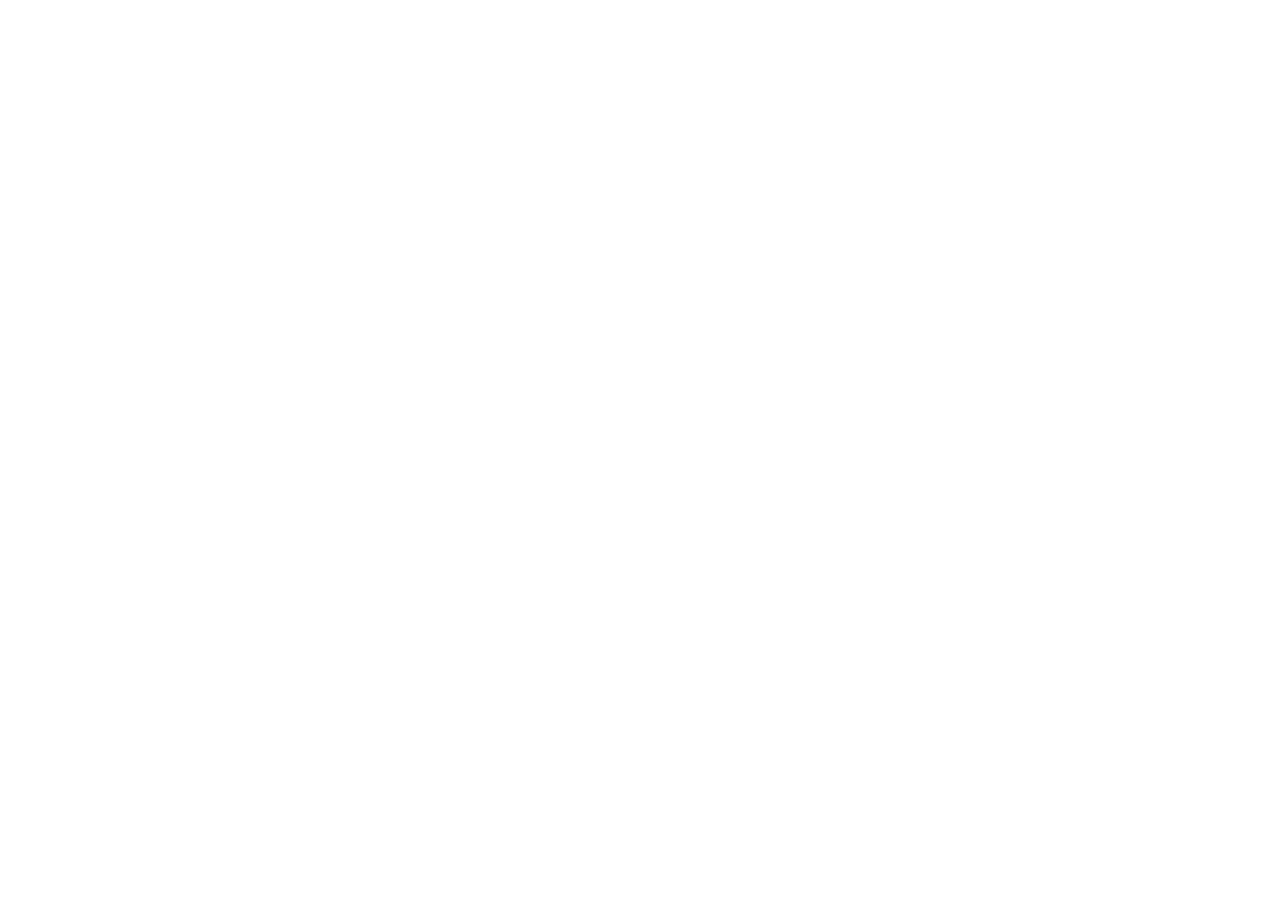
==== assets/index.html @ e97446e4 "início do desenvolvimento do HTML" ====
<!DOCTYPE html>
<html lang="en">
<head>
    <meta charset="UTF-8">
    <meta name="viewport" content="width=device-width, initial-scale=1.0">
    <title>Receita de Omelete</title>
</head>
<body>
    
</body>
</html>
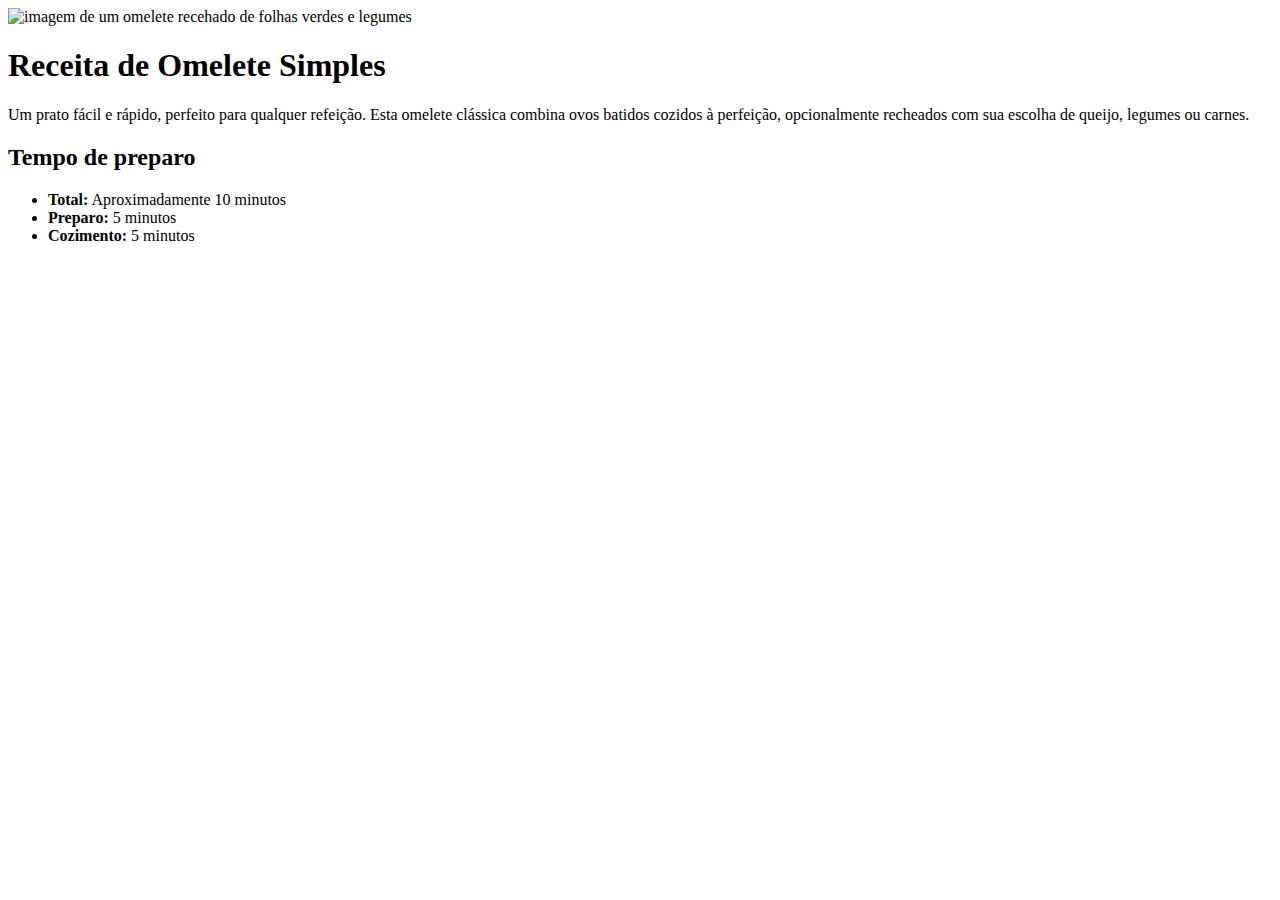
==== commit 0037263b: "Segundo commit do HTML" ====
--- a/assets/index.html
+++ b/assets/index.html
@@ -1,11 +1,31 @@
 <!DOCTYPE html>
-<html lang="en">
+<html lang="pt-BR">
 <head>
     <meta charset="UTF-8">
     <meta name="viewport" content="width=device-width, initial-scale=1.0">
     <title>Receita de Omelete</title>
 </head>
 <body>
-    
+    <div>
+        <img src="./image-omelette.jpeg" alt="imagem de um omelete recehado de folhas verdes e legumes">
+        <h1>Receita de Omelete Simples</h1>
+        <p>Um prato fácil e rápido, perfeito para qualquer refeição. Esta omelete clássica combina ovos batidos cozidos à perfeição, opcionalmente recheados com sua escolha de queijo, legumes ou carnes.</p>
+        
+        <div>
+            <h2>Tempo de preparo</h2>
+
+            <ul>
+                <li>
+                    <strong>Total:</strong> Aproximadamente 10 minutos
+                </li>
+                <li>
+                    <strong>Preparo:</strong> 5 minutos
+                </li>
+                <li>
+                    <strong>Cozimento:</strong> 5 minutos
+                </li>
+            </ul>
+        </div>
+    </div>
 </body>
 </html>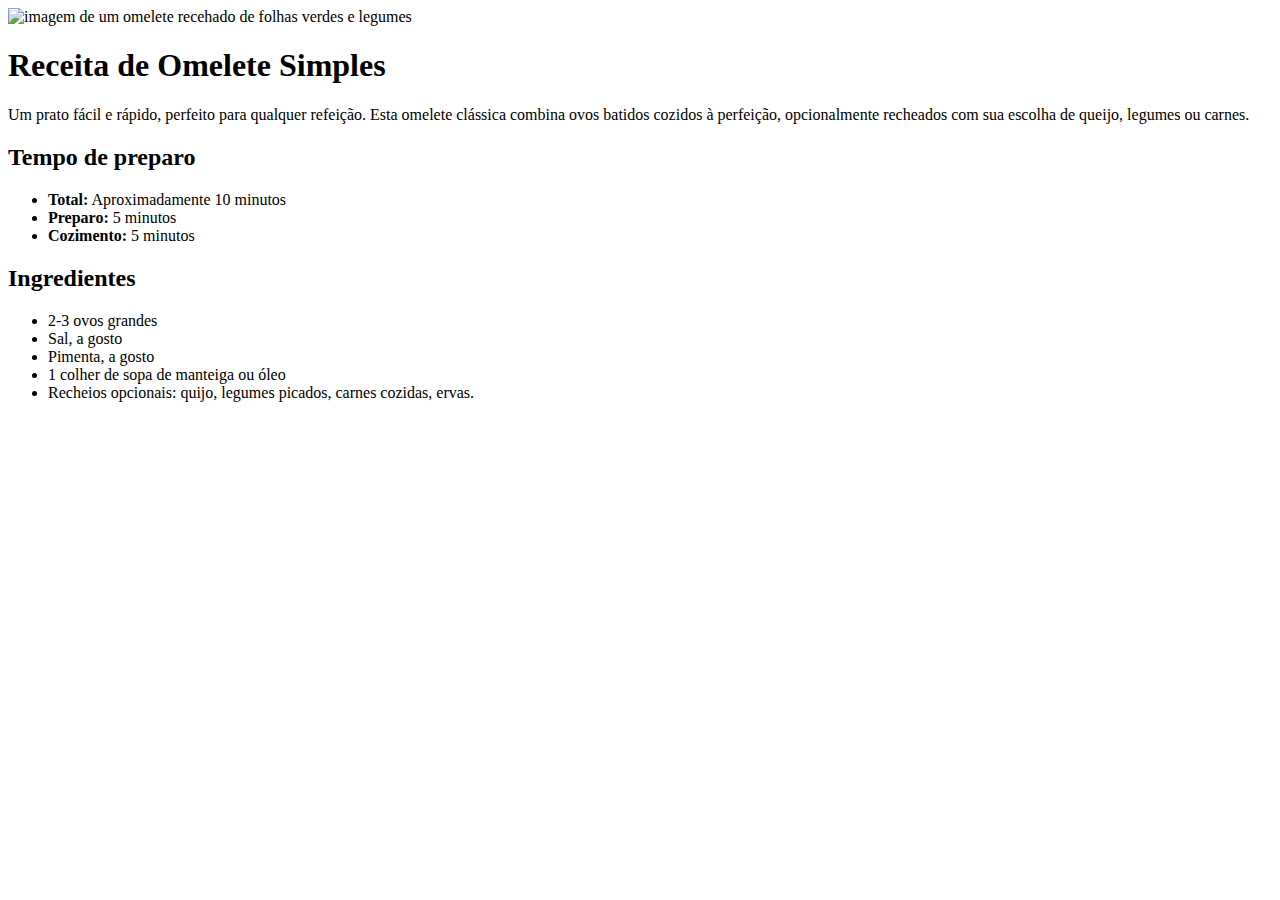
==== commit 937262f3: "Terceiro commit do HTML" ====
--- a/assets/index.html
+++ b/assets/index.html
@@ -26,6 +26,18 @@
                 </li>
             </ul>
         </div>
+
+        <div>
+            <h2>Ingredientes</h2>
+            
+            <ul>
+                <li>2-3 ovos grandes</li>
+                <li> Sal, a gosto</li>
+                <li>Pimenta, a gosto</li>
+                <li>1 colher de sopa de manteiga ou óleo</li>
+                <li>Recheios opcionais: quijo, legumes picados, carnes cozidas, ervas.</li>
+            </ul>
+        </div>
     </div>
 </body>
 </html>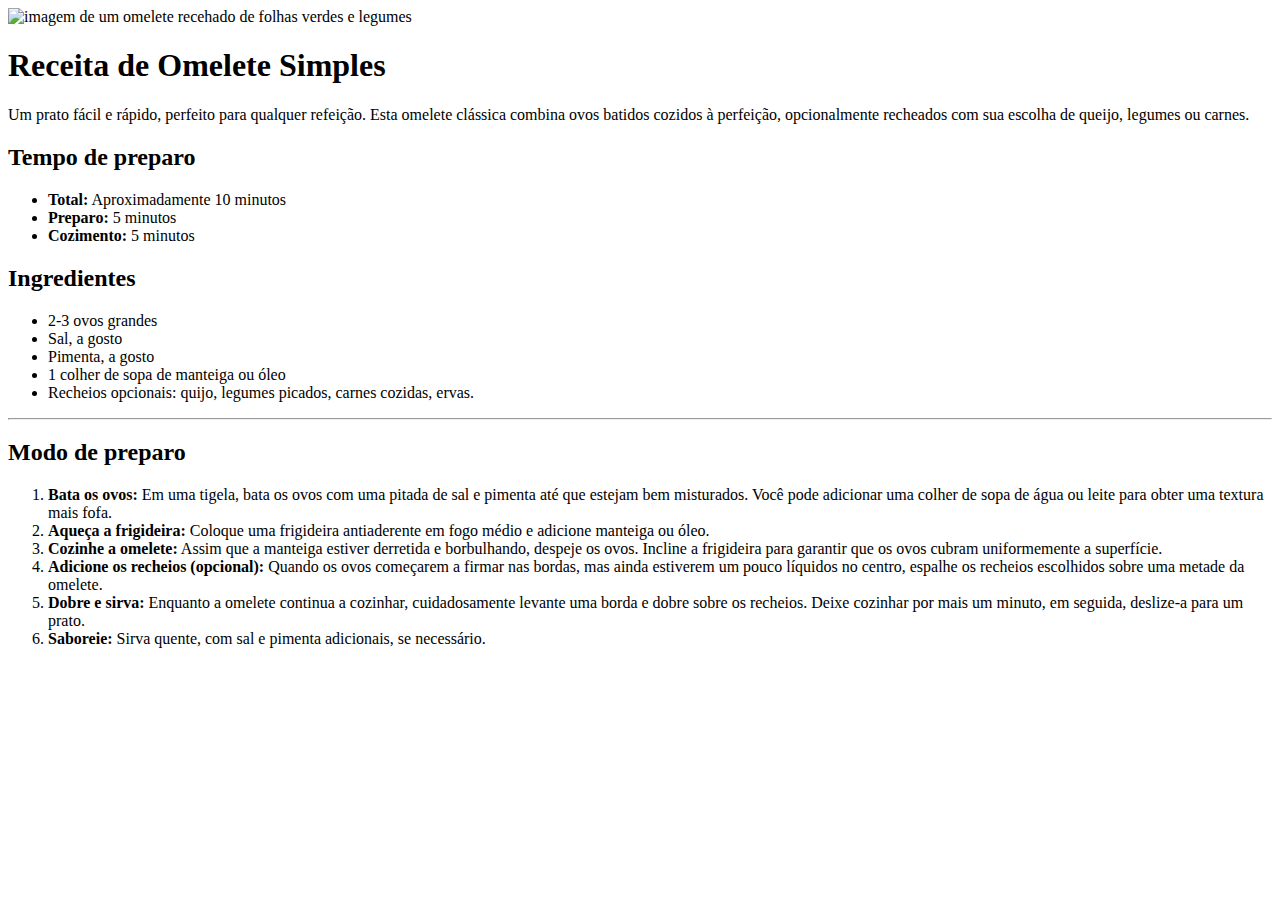
==== commit 3ac94a7f: "Quarto commit do HTML" ====
--- a/assets/index.html
+++ b/assets/index.html
@@ -38,6 +38,33 @@
                 <li>Recheios opcionais: quijo, legumes picados, carnes cozidas, ervas.</li>
             </ul>
         </div>
+
+        <hr>
+
+       <div>
+        <h2>Modo de preparo</h2>
+
+        <ol>
+            <li>
+                <strong>Bata os ovos:</strong> Em uma tigela, bata os ovos com uma pitada de sal e pimenta até que estejam bem misturados. Você pode adicionar uma colher de sopa de água ou leite para obter uma textura mais fofa.
+            </li>
+            <li>
+                <strong>Aqueça a frigideira:</strong> Coloque uma frigideira antiaderente em fogo médio e adicione manteiga ou óleo.
+            </li>
+            <li>
+                <strong>Cozinhe a omelete:</strong> Assim que a manteiga estiver derretida e borbulhando, despeje os ovos. Incline a frigideira para garantir que os ovos cubram uniformemente a superfície.
+            </li>
+            <li>
+                <strong>Adicione os recheios (opcional):</strong> Quando os ovos começarem a firmar nas bordas, mas ainda estiverem um pouco líquidos no centro, espalhe os recheios escolhidos sobre uma metade da omelete.
+            </li>
+            <li>
+                <strong>Dobre e sirva:</strong> Enquanto a omelete continua a cozinhar, cuidadosamente levante uma borda e dobre sobre os recheios. Deixe cozinhar por mais um minuto, em seguida, deslize-a para um prato.
+            </li>
+            <li>
+                <strong>Saboreie:</strong> Sirva quente, com sal e pimenta adicionais, se necessário.
+            </li>
+        </ol>
+       </div> 
     </div>
 </body>
 </html>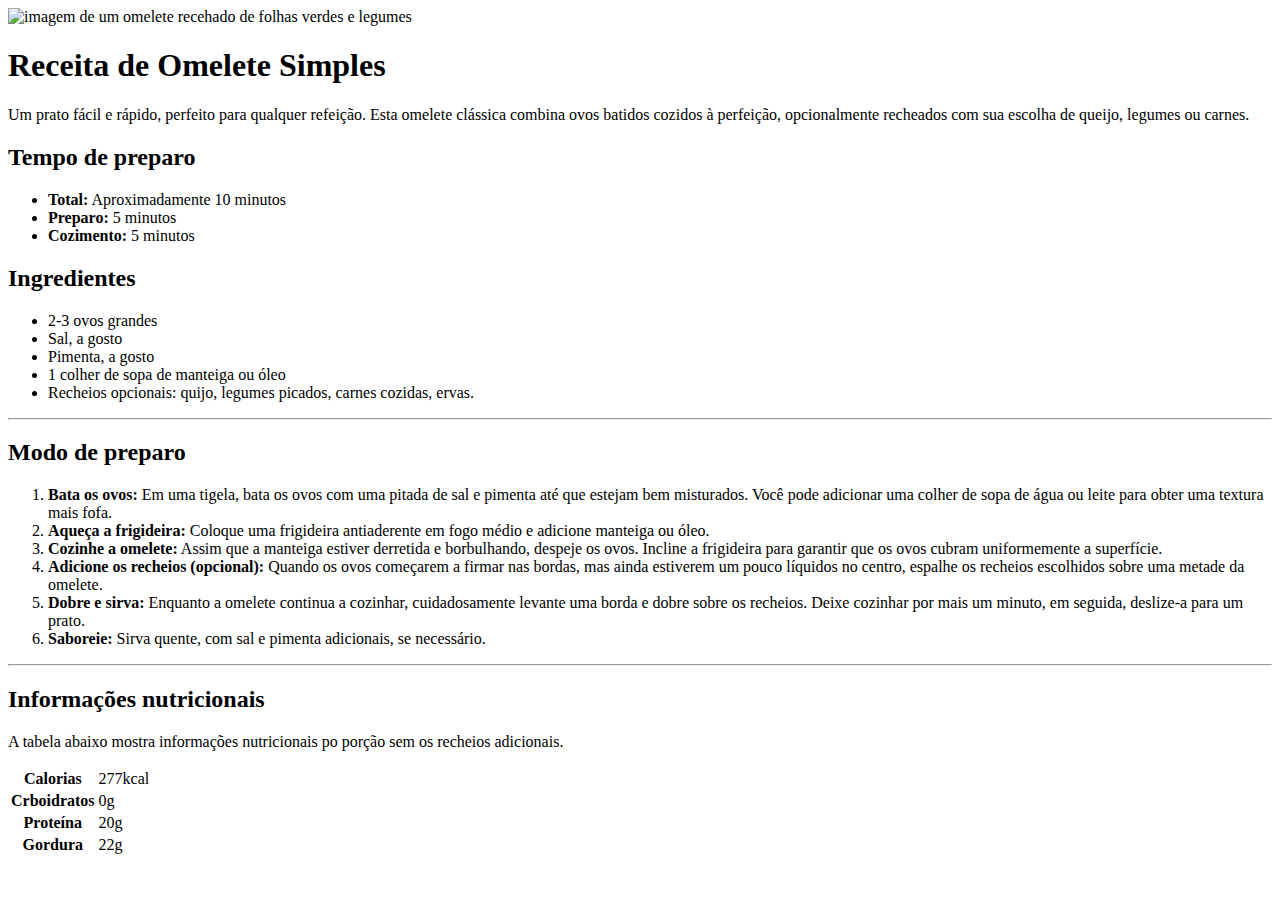
==== commit 90011b9c: "Quinto commit do HTML" ====
--- a/assets/index.html
+++ b/assets/index.html
@@ -65,6 +65,33 @@
             </li>
         </ol>
        </div> 
+
+       <hr>
+      
+       <div>
+         <h2>Informações nutricionais</h2>
+
+         <p> A tabela abaixo mostra informações nutricionais po porção sem os recheios adicionais.</p>
+
+         <table>
+            <tr>
+                 <th>Calorias</th>
+                 <td>277kcal</td>
+            </tr>
+            <tr>
+                   <th>Crboidratos</th>
+                   <td>0g</td>
+            </tr>
+            <tr>
+                <th>Proteína</th>
+                <td>20g</td>
+            </tr>
+            <tr>
+                <th>Gordura</th>
+                <td>22g</td>
+            </tr>
+         </table>
+       </div>
     </div>
 </body>
 </html>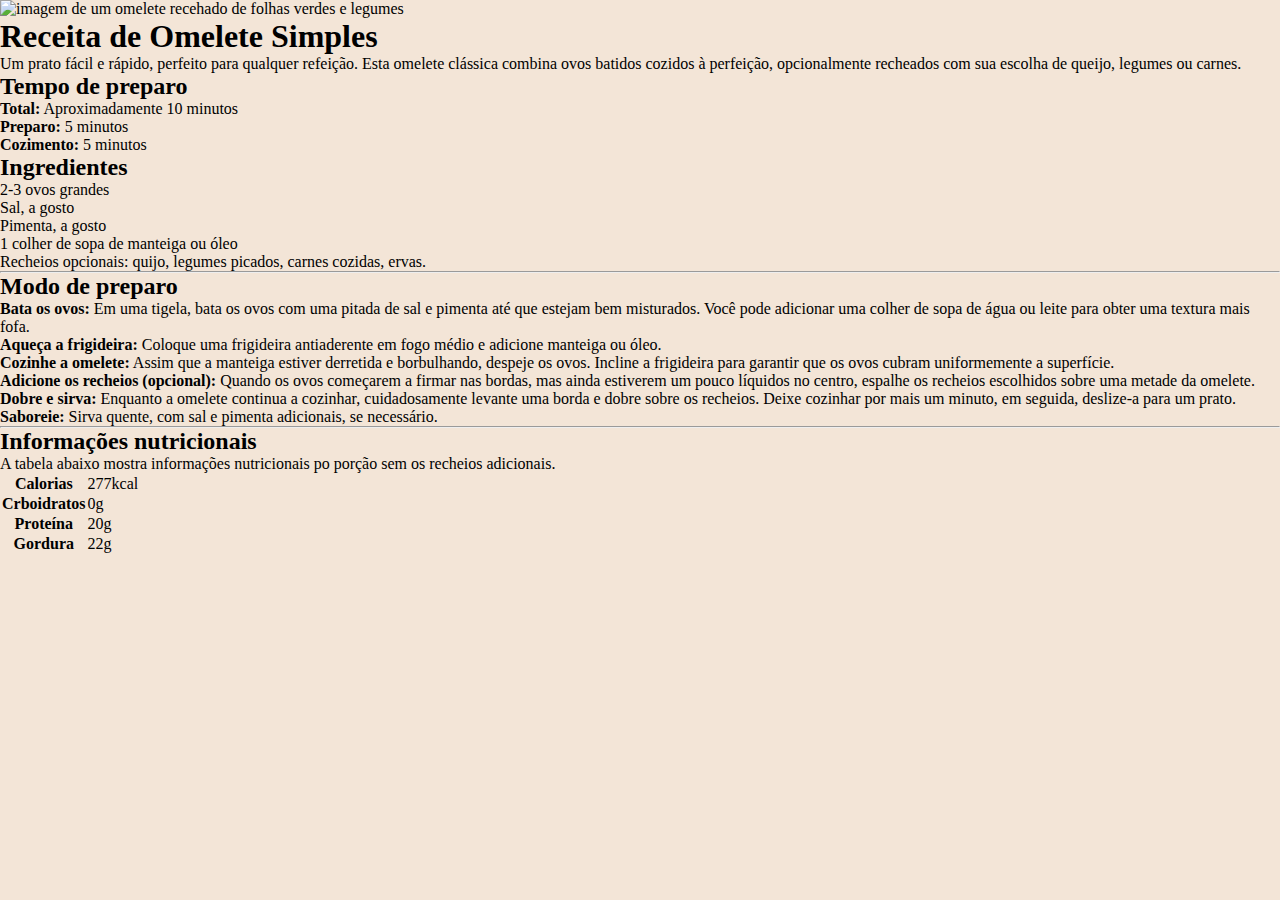
==== commit aa58aaf3: "Primeiro commit do CSS" ====
--- a/assets/index.html
+++ b/assets/index.html
@@ -3,6 +3,10 @@
 <head>
     <meta charset="UTF-8">
     <meta name="viewport" content="width=device-width, initial-scale=1.0">
+    <link rel="preconnect" href="https://fonts.googleapis.com">
+    <link rel="preconnect" href="https://fonts.gstatic.com" crossorigin>
+    <link href="https://fonts.googleapis.com/css2?family=Lora:ital,wght@0,400..700;1,400..700&family=Outfit:wght@100..900&display=swap" rel="stylesheet">
+    <link rel="stylesheet" href="style.css">
     <title>Receita de Omelete</title>
 </head>
 <body>
--- a/assets/style.css
+++ b/assets/style.css
@@ -0,0 +1,9 @@
+*{
+    margin: 0;
+    padding: 0;
+    box-sizing: border-box;
+}
+
+body {
+    background-color: #f3e5d7;
+}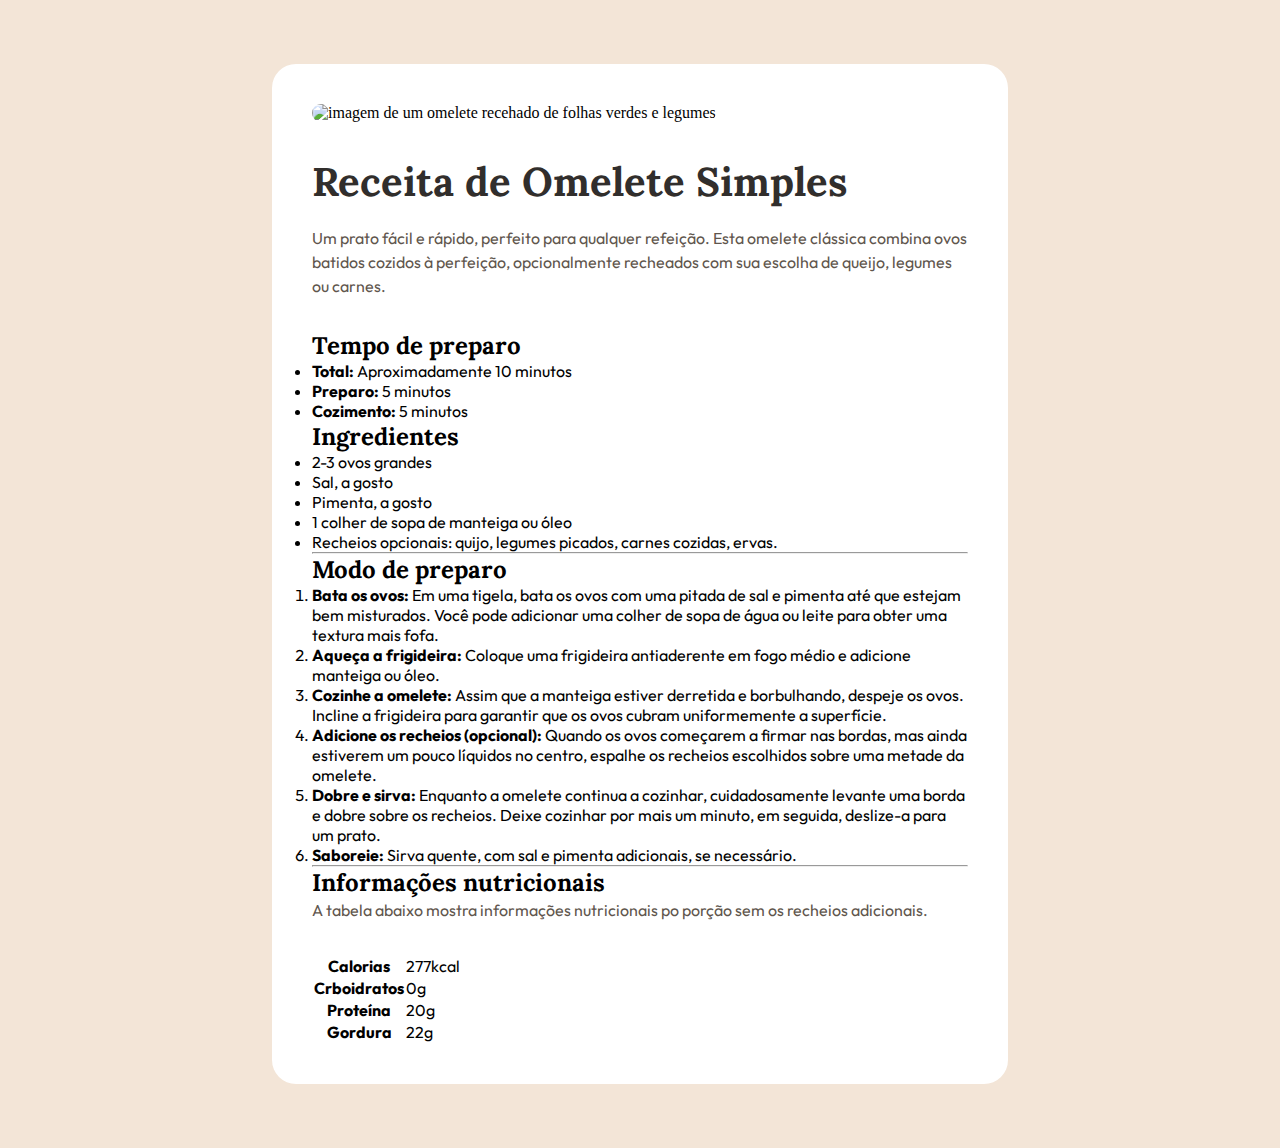
==== commit 73c7d86c: "Sexto commit do HTML" ====
--- a/assets/index.html
+++ b/assets/index.html
@@ -15,7 +15,7 @@
         <h1>Receita de Omelete Simples</h1>
         <p>Um prato fácil e rápido, perfeito para qualquer refeição. Esta omelete clássica combina ovos batidos cozidos à perfeição, opcionalmente recheados com sua escolha de queijo, legumes ou carnes.</p>
         
-        <div>
+        <div class="tempo">
             <h2>Tempo de preparo</h2>
 
             <ul>
@@ -31,7 +31,7 @@
             </ul>
         </div>
 
-        <div>
+        <div class="ingredientes">
             <h2>Ingredientes</h2>
             
             <ul>
@@ -45,7 +45,7 @@
 
         <hr>
 
-       <div>
+       <div class="modo">
         <h2>Modo de preparo</h2>
 
         <ol>
@@ -72,7 +72,7 @@
 
        <hr>
       
-       <div>
+       <div class="informacoes">
          <h2>Informações nutricionais</h2>
 
          <p> A tabela abaixo mostra informações nutricionais po porção sem os recheios adicionais.</p>
--- a/assets/style.css
+++ b/assets/style.css
@@ -6,4 +6,40 @@
 
 body {
     background-color: #f3e5d7;
+}
+
+body > div {
+background-color: #fff;
+max-width: 736px;
+margin-inline: auto;
+margin-block: 64px;
+padding: 40px;
+border-radius: 24px;
+}
+
+div img {
+    width: 100%;
+    border-radius: 12px;
+    margin-bottom: 40px;
+}
+
+h1, h2 {
+    font-family: 'Lora', serif;
+}
+
+h1 {
+    font-size: 40px;
+    color: #312e2c;
+    line-height: 100%;
+    margin-bottom: 24px;
+}
+
+p, li, th, td {
+    font-family: 'Outfit', sans-serif ;
+}
+
+p {
+    color: #5f564d;
+    line-height: 150%;
+    margin-bottom: 32px;
 }